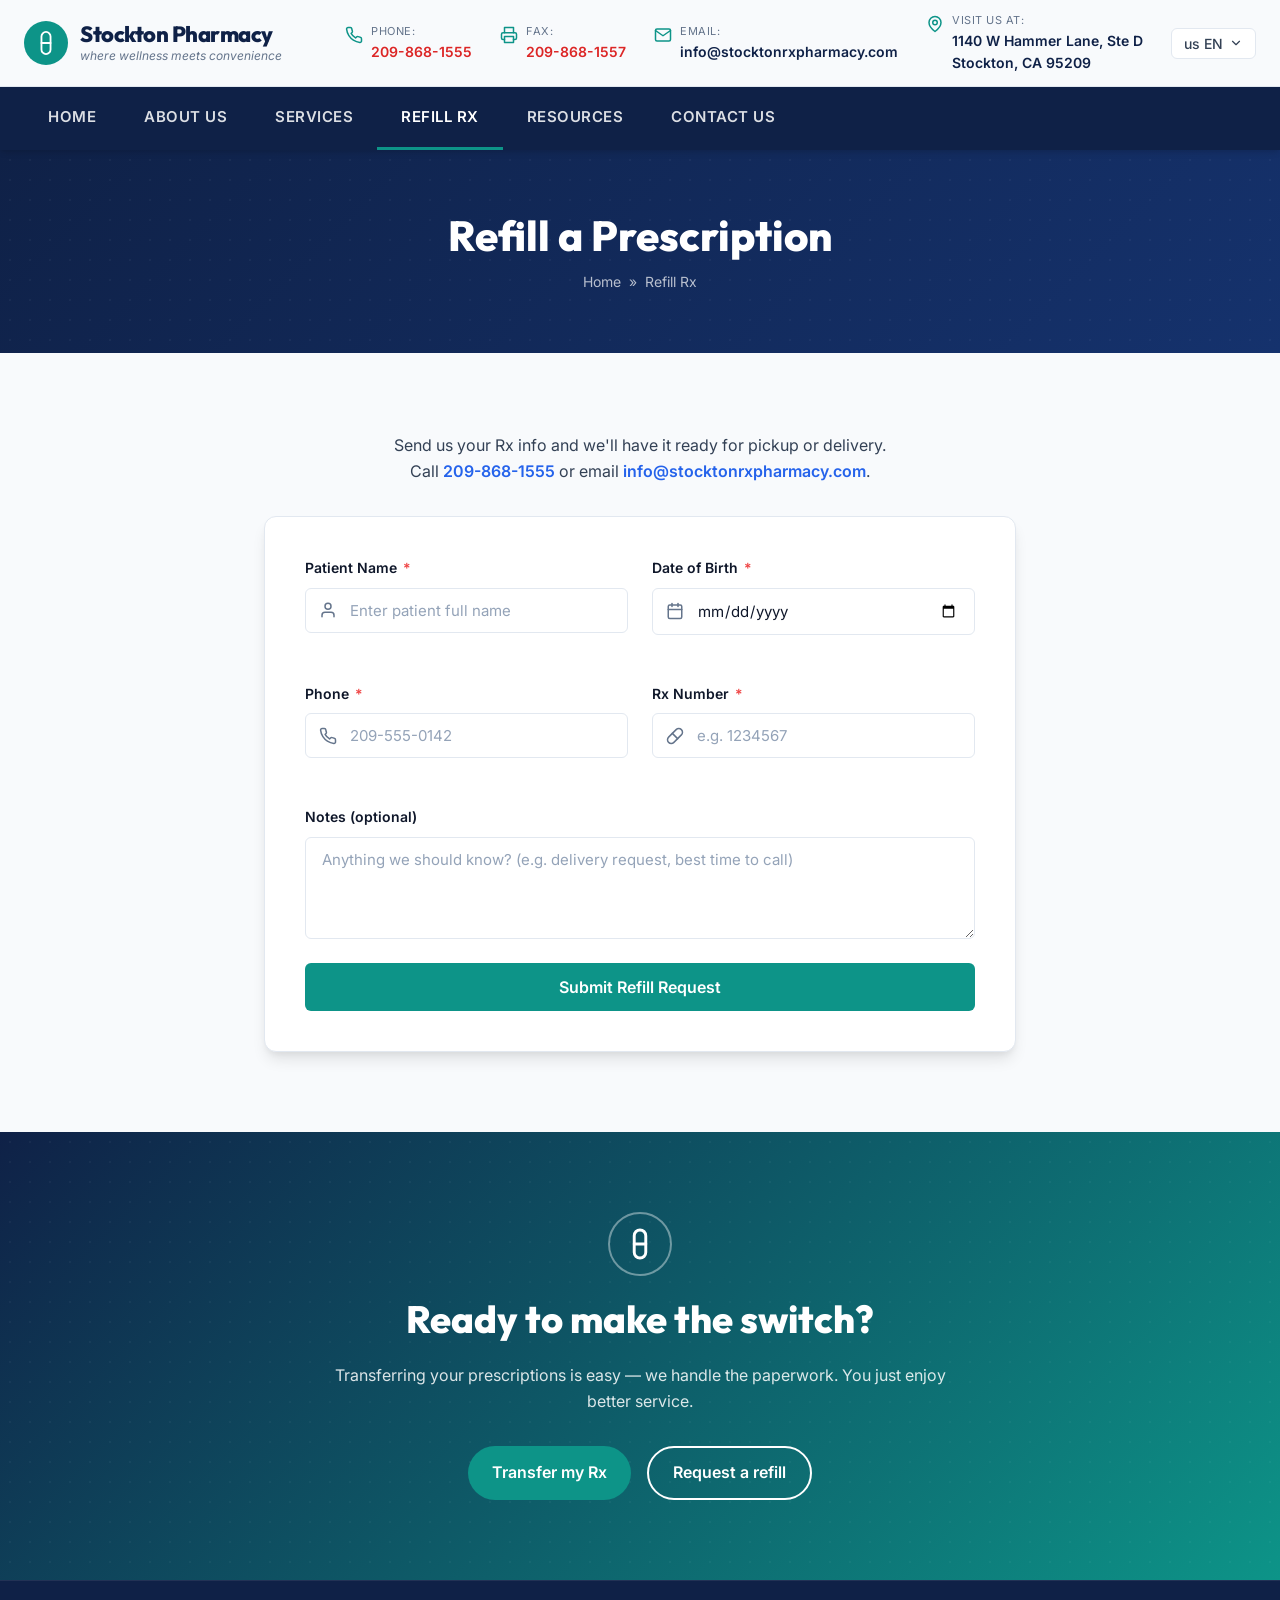
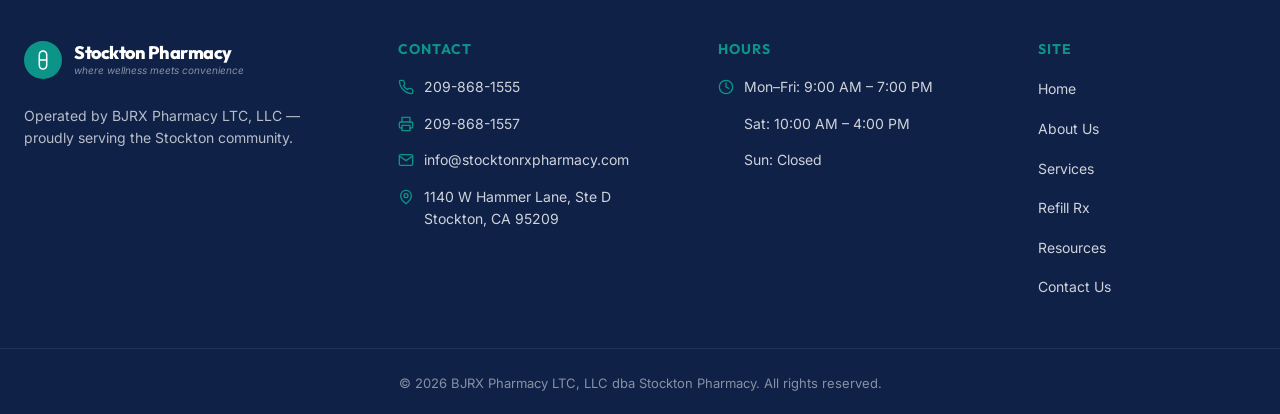
==== refill.html @ 6462a700 "Initial commit: Stockton Care Connect website - Full multi-page site: Home, About, Services, Refill " ====
<!DOCTYPE html>
<html lang="en">
<head>
  <meta charset="UTF-8">
  <meta name="viewport" content="width=device-width, initial-scale=1.0">
  <title>Refill Rx - Stockton Pharmacy</title>
  <meta name="description" content="Submit a prescription refill request online. Provide your patient information and prescription numbers for quick processing and delivery.">
  <link rel="stylesheet" href="css/style.css">
  <script src="js/header.js" defer></script>
  <script src="js/footer.js" defer></script>
</head>
<body>

  <!-- Custom Header -->
  <custom-header active="refill"></custom-header>

  <!-- Page Header -->
  <section class="page-header">
    <div class="container">
      <h1>Refill a Prescription</h1>
      <div class="breadcrumbs">
        <a href="index.html">Home</a>
        <span>»</span>
        <span>Refill Rx</span>
      </div>
    </div>
  </section>

  <!-- Form Section -->
  <section class="section-padding">
    <div class="container form-container-box">
      <p class="form-intro-text">
        Send us your Rx info and we'll have it ready for pickup or delivery.<br>
        Call <a href="tel:209-868-1555">209-868-1555</a> or email <a href="mailto:info@stocktonrxpharmacy.com">info@stocktonrxpharmacy.com</a>.
      </p>
      
      <div class="form-card">
        <form id="refillForm" novalidate>
          <!-- Formspree hidden fields -->
          <input type="hidden" name="_subject" value="New Refill Request - Stockton Pharmacy">
          <input type="hidden" name="_replyto" id="_replyto" value="">
          <div class="form-grid-2">
            <!-- Patient Name -->
            <div class="form-group">
              <label class="form-label" for="patientName">Patient Name <span class="required">*</span></label>
              <div class="input-wrapper">
                <svg viewBox="0 0 24 24" fill="none" stroke="currentColor" stroke-width="2" stroke-linecap="round" stroke-linejoin="round">
                  <path d="M20 21v-2a4 4 0 0 0-4-4H8a4 4 0 0 0-4 4v2"/>
                  <circle cx="12" cy="7" r="4"/>
                </svg>
                <input class="form-input" type="text" id="patientName" name="patient_name" placeholder="Enter patient full name">
              </div>
              <div class="error-message" id="patientNameError" style="display: none;">Patient name is required.</div>
            </div>

            <!-- Date of Birth -->
            <div class="form-group">
              <label class="form-label" for="dob">Date of Birth <span class="required">*</span></label>
              <div class="input-wrapper">
                <svg viewBox="0 0 24 24" fill="none" stroke="currentColor" stroke-width="2" stroke-linecap="round" stroke-linejoin="round">
                  <rect x="3" y="4" width="18" height="18" rx="2" ry="2"/>
                  <line x1="16" y1="2" x2="16" y2="6"/>
                  <line x1="8" y1="2" x2="8" y2="6"/>
                  <line x1="3" y1="10" x2="21" y2="10"/>
                </svg>
                <input class="form-input" type="date" id="dob" name="date_of_birth">
              </div>
              <div class="error-message" id="dobError" style="display: none;">Date of birth is required.</div>
            </div>

            <!-- Phone Number -->
            <div class="form-group">
              <label class="form-label" for="phone">Phone <span class="required">*</span></label>
              <div class="input-wrapper">
                <svg viewBox="0 0 24 24" fill="none" stroke="currentColor" stroke-width="2" stroke-linecap="round" stroke-linejoin="round">
                  <path d="M22 16.92v3a2 2 0 0 1-2.18 2 19.79 19.79 0 0 1-8.63-3.07 19.5 19.5 0 0 1-6-6 19.79 19.79 0 0 1-3.07-8.67A2 2 0 0 1 4.11 2h3a2 2 0 0 1 2 1.72 12.84 12.84 0 0 0 .7 2.81 2 2 0 0 1-.45 2.11L8.09 9.91a16 16 0 0 0 6 6l1.27-1.27a2 2 0 0 1 2.11-.45 12.84 12.84 0 0 0 2.81.7A2 2 0 0 1 22 16.92z"/>
                </svg>
                <input class="form-input" type="tel" id="phone" name="phone" placeholder="209-555-0142">
              </div>
              <div class="error-message" id="phoneError" style="display: none;">Phone number is required.</div>
            </div>

            <!-- Rx Number -->
            <div class="form-group">
              <label class="form-label" for="rxNumber">Rx Number <span class="required">*</span></label>
              <div class="input-wrapper">
                <svg viewBox="0 0 24 24" fill="none" stroke="currentColor" stroke-width="2" stroke-linecap="round" stroke-linejoin="round">
                  <path d="m10.5 20.5 10-10a4.95 4.95 0 1 0-7-7l-10 10a4.95 4.95 0 1 0 7 7Z"/>
                  <path d="m8.5 8.5 7 7"/>
                </svg>
                <input class="form-input" type="text" id="rxNumber" name="rx_number" placeholder="e.g. 1234567">
              </div>
              <div class="error-message" id="rxNumberError" style="display: none;">Rx number is required.</div>
            </div>
          </div>

          <!-- Notes -->
          <div class="form-group">
            <label class="form-label" for="notes">Notes (optional)</label>
            <textarea class="form-input" id="notes" name="notes" rows="4" placeholder="Anything we should know? (e.g. delivery request, best time to call)"></textarea>
          </div>

          <!-- Submit Button -->
          <button class="btn btn-primary form-submit-btn" type="submit" id="refillSubmitBtn">Submit Refill Request</button>
        </form>
      </div>
    </div>
  </section>

  <!-- Success Modal Overlay -->
  <div class="modal-overlay" id="successModal">
    <div class="success-modal">
      <div class="success-icon-box">
        <svg viewBox="0 0 24 24" fill="none" stroke="currentColor" stroke-width="3" stroke-linecap="round" stroke-linejoin="round">
          <polyline points="20 6 9 17 4 12"/>
        </svg>
      </div>
      <h3>Refill Request Submitted</h3>
      <p>Thank you! Your prescription refill request has been successfully submitted. We will process it shortly. If we have any questions, we will reach out using the contact details provided.</p>
      <button class="btn btn-primary" id="closeModalBtn">Done</button>
    </div>
  </div>

  <!-- Custom Footer -->
  <custom-footer></custom-footer>

  <!-- Form Validation + Formspree Email Submission Script -->
  <script>
    document.addEventListener('DOMContentLoaded', () => {
      const form = document.getElementById('refillForm');
      const successModal = document.getElementById('successModal');
      const closeModalBtn = document.getElementById('closeModalBtn');
      const submitBtn = document.getElementById('refillSubmitBtn');

      // Formspree endpoint — forwards to info@stocktonrxpharmacy.com
      // Sign up at formspree.io, create a form for this email, and replace the ID below.
      const FORMSPREE_ENDPOINT = 'https://formspree.io/f/xpwzgday';

      const fields = [
        { id: 'patientName', errorId: 'patientNameError' },
        { id: 'dob',         errorId: 'dobError' },
        { id: 'phone',       errorId: 'phoneError' },
        { id: 'rxNumber',    errorId: 'rxNumberError' }
      ];

      function validate() {
        let isValid = true;
        fields.forEach(field => {
          const input = document.getElementById(field.id);
          const errorMsg = document.getElementById(field.errorId);
          if (!input.value.trim()) {
            input.classList.add('error-border');
            errorMsg.style.display = 'block';
            isValid = false;
          } else {
            input.classList.remove('error-border');
            errorMsg.style.display = 'none';
          }
        });
        return isValid;
      }

      form.addEventListener('submit', async (e) => {
        e.preventDefault();
        if (!validate()) return;

        // Loading state
        submitBtn.disabled = true;
        submitBtn.textContent = 'Sending...';

        const data = new FormData(form);

        try {
          const response = await fetch(FORMSPREE_ENDPOINT, {
            method: 'POST',
            body: data,
            headers: { 'Accept': 'application/json' }
          });

          if (response.ok) {
            // Success — show modal
            successModal.classList.add('active');
            form.reset();
            fields.forEach(f => document.getElementById(f.id).classList.remove('error-border'));
          } else {
            // Formspree returned an error — fallback to mailto
            sendMailtoFallback();
          }
        } catch (err) {
          // Network error — fallback to mailto
          sendMailtoFallback();
        } finally {
          submitBtn.disabled = false;
          submitBtn.textContent = 'Submit Refill Request';
        }
      });

      function sendMailtoFallback() {
        const name   = document.getElementById('patientName').value;
        const dob    = document.getElementById('dob').value;
        const phone  = document.getElementById('phone').value;
        const rx     = document.getElementById('rxNumber').value;
        const notes  = document.getElementById('notes').value;
        const body   = `Patient Name: ${name}%0ADate of Birth: ${dob}%0APhone: ${phone}%0ARx Number: ${rx}%0ANotes: ${notes}`;
        window.location.href = `mailto:info@stocktonrxpharmacy.com?subject=Refill Request - ${name}&body=${body}`;
      }

      closeModalBtn.addEventListener('click', () => {
        successModal.classList.remove('active');
      });

      // Clear validation on typing
      fields.forEach(field => {
        const input = document.getElementById(field.id);
        const errorMsg = document.getElementById(field.errorId);
        input.addEventListener('input', () => {
          if (input.value.trim()) {
            input.classList.remove('error-border');
            errorMsg.style.display = 'none';
          }
        });
      });
    });
  </script>
</body>
</html>
---- css/style.css ----
@import url('https://fonts.googleapis.com/css2?family=Inter:wght@300;400;500;600;700&family=Outfit:wght@400;500;600;700;800&display=swap');

:root {
  /* Color Palette */
  --brand-green: #0D9488;
  --brand-green-hover: #0F766E;
  --brand-green-light: #CCFBF1;
  --brand-blue-dark: #0F2147;
  --brand-blue-light: #EFF6FF;
  --brand-blue-accent: #2563EB;
  --text-dark: #0F172A;
  --text-medium: #334155;
  --text-light: #64748B;
  --bg-light: #F8FAFC;
  --border-color: #E2E8F0;
  --danger: #EF4444;
  --danger-bg: #FEF2F2;
  --success: #10B981;
  
  /* Fonts */
  --font-heading: 'Outfit', sans-serif;
  --font-body: 'Inter', sans-serif;
  
  /* Transitions */
  --transition-fast: 0.2s ease;
  --transition-normal: 0.3s cubic-bezier(0.4, 0, 0.2, 1);
  
  /* Border Radius */
  --radius-sm: 6px;
  --radius-md: 12px;
  --radius-lg: 20px;
  --radius-full: 9999px;
  
  /* Shadows */
  --shadow-sm: 0 1px 2px 0 rgba(0, 0, 0, 0.05);
  --shadow-md: 0 4px 6px -1px rgba(0, 0, 0, 0.1), 0 2px 4px -1px rgba(0, 0, 0, 0.06);
  --shadow-lg: 0 10px 15px -3px rgba(0, 0, 0, 0.1), 0 4px 6px -2px rgba(0, 0, 0, 0.05);
  --shadow-xl: 0 20px 25px -5px rgba(0, 0, 0, 0.1), 0 10px 10px -5px rgba(0, 0, 0, 0.04);
}

/* Global Resets */
* {
  box-sizing: border-box;
  margin: 0;
  padding: 0;
}

body {
  font-family: var(--font-body);
  color: var(--text-medium);
  background-color: var(--bg-light);
  line-height: 1.6;
  -webkit-font-smoothing: antialiased;
  overflow-x: hidden;
}

h1, h2, h3, h4, h5, h6 {
  font-family: var(--font-heading);
  color: var(--brand-blue-dark);
  font-weight: 700;
  line-height: 1.25;
}

a {
  color: inherit;
  text-decoration: none;
  transition: var(--transition-fast);
}

button, input, textarea, select {
  font-family: inherit;
  font-size: inherit;
}

/* Main Container */
.container {
  max-width: 1280px;
  margin: 0 auto;
  padding: 0 24px;
  width: 100%;
}

/* Header Component */
.header-info-bar {
  background-color: var(--bg-light);
  border-bottom: 1px solid var(--border-color);
  padding: 12px 0;
  font-size: 14px;
}

.header-info-container {
  display: flex;
  justify-content: space-between;
  align-items: center;
  flex-wrap: wrap;
  gap: 16px;
}

.logo-section {
  display: flex;
  align-items: center;
  gap: 12px;
}

.logo-icon {
  background-color: var(--brand-green);
  width: 44px;
  height: 44px;
  border-radius: 50%;
  display: flex;
  align-items: center;
  justify-content: center;
  color: white;
}

.logo-icon svg {
  transform: rotate(-45deg);
  width: 22px;
  height: 22px;
}

.logo-text h1 {
  font-size: 22px;
  font-weight: 800;
  letter-spacing: -0.5px;
}

.logo-text p {
  font-size: 12px;
  color: var(--text-light);
  font-style: italic;
  margin-top: -2px;
}

.contact-details-bar {
  display: flex;
  align-items: center;
  gap: 28px;
  flex-wrap: wrap;
}

.contact-item {
  display: flex;
  align-items: flex-start;
  gap: 8px;
}

.contact-item svg {
  color: var(--brand-green);
  margin-top: 3px;
  flex-shrink: 0;
}

.contact-item-text {
  display: flex;
  flex-direction: column;
}

.contact-item-label {
  font-size: 11px;
  color: var(--text-light);
  text-transform: uppercase;
  letter-spacing: 0.5px;
}

.contact-item-value {
  font-weight: 600;
  color: var(--brand-blue-dark);
}

.contact-item-value.red-text {
  color: #DC2626;
}

.lang-selector {
  border: 1px solid var(--border-color);
  border-radius: var(--radius-sm);
  padding: 6px 12px;
  background: white;
  font-weight: 500;
  cursor: pointer;
  display: flex;
  align-items: center;
  gap: 6px;
  color: var(--text-medium);
}

/* Navigation Component */
.nav-bar {
  background-color: var(--brand-blue-dark);
  color: white;
  position: sticky;
  top: 0;
  z-index: 100;
  box-shadow: var(--shadow-md);
}

.nav-container {
  display: flex;
  justify-content: flex-start;
  align-items: center;
}

.nav-links {
  display: flex;
  list-style: none;
}

.nav-links li a {
  display: block;
  padding: 18px 24px;
  font-weight: 600;
  font-size: 15px;
  letter-spacing: 0.5px;
  text-transform: uppercase;
  color: rgba(255, 255, 255, 0.85);
  border-bottom: 3px solid transparent;
}

.nav-links li a:hover {
  color: white;
  background-color: rgba(255, 255, 255, 0.05);
}

.nav-links li a.active {
  color: white;
  border-bottom-color: var(--brand-green);
}

.mobile-menu-btn {
  display: none;
  background: none;
  border: none;
  color: white;
  cursor: pointer;
  padding: 12px;
  margin-left: auto;
}

/* Buttons */
.btn {
  display: inline-flex;
  align-items: center;
  justify-content: center;
  gap: 8px;
  font-weight: 600;
  padding: 12px 24px;
  border-radius: var(--radius-full);
  cursor: pointer;
  transition: var(--transition-normal);
  font-family: var(--font-body);
  border: none;
}

.btn-primary {
  background-color: var(--brand-green);
  color: white;
}

.btn-primary:hover {
  background-color: var(--brand-green-hover);
  transform: translateY(-2px);
  box-shadow: 0 4px 12px rgba(13, 148, 136, 0.3);
}

.btn-outline {
  background-color: transparent;
  border: 2px solid white;
  color: white;
}

.btn-outline:hover {
  background-color: rgba(255, 255, 255, 0.1);
  transform: translateY(-2px);
}

.btn-dark-outline {
  background-color: rgba(15, 33, 71, 0.1);
  border: 2px solid var(--brand-blue-dark);
  color: var(--brand-blue-dark);
}

.btn-dark-outline:hover {
  background-color: var(--brand-blue-dark);
  color: white;
  transform: translateY(-2px);
}

.btn-blue {
  background-color: var(--brand-blue-dark);
  color: white;
}

.btn-blue:hover {
  background-color: #0b1a38;
  transform: translateY(-2px);
  box-shadow: 0 4px 12px rgba(15, 33, 71, 0.3);
}

/* Badge styling */
.badge {
  display: inline-flex;
  align-items: center;
  gap: 8px;
  background-color: rgba(255, 255, 255, 0.12);
  color: white;
  padding: 8px 18px;
  border-radius: var(--radius-full);
  font-size: 13px;
  font-weight: 600;
  letter-spacing: 0.5px;
  border: 1px solid rgba(255, 255, 255, 0.2);
}

.badge-dot {
  width: 8px;
  height: 8px;
  background-color: var(--success);
  border-radius: 50%;
  animation: pulse 2s infinite;
}

@keyframes pulse {
  0% { transform: scale(0.95); box-shadow: 0 0 0 0 rgba(16, 185, 129, 0.7); }
  70% { transform: scale(1); box-shadow: 0 0 0 6px rgba(16, 185, 129, 0); }
  100% { transform: scale(0.95); box-shadow: 0 0 0 0 rgba(16, 185, 129, 0); }
}

/* Hero Section */
.hero-section {
  background: linear-gradient(135deg, var(--brand-blue-dark) 0%, #15326D 50%, #1D418A 100%);
  color: white;
  padding: 80px 0 100px 0;
  position: relative;
  overflow: hidden;
}

.hero-section::before {
  content: '';
  position: absolute;
  inset: 0;
  background-image: radial-gradient(rgba(255, 255, 255, 0.1) 1px, transparent 1px);
  background-size: 24px 24px;
  opacity: 0.5;
  pointer-events: none;
}

.hero-grid {
  display: grid;
  grid-template-columns: 1.1fr 0.9fr;
  align-items: center;
  gap: 60px;
}

.hero-content {
  display: flex;
  flex-direction: column;
  align-items: flex-start;
  gap: 24px;
}

.hero-title {
  font-size: 54px;
  color: white;
  line-height: 1.1;
  font-weight: 800;
}

.hero-title span.green-accent {
  color: var(--brand-green);
  position: relative;
  display: inline-block;
}

.hero-description {
  font-size: 18px;
  color: rgba(255, 255, 255, 0.85);
  max-width: 580px;
}

.hero-ctas {
  display: flex;
  gap: 16px;
  flex-wrap: wrap;
}

.hero-meta {
  display: flex;
  align-items: center;
  gap: 24px;
  margin-top: 16px;
  flex-wrap: wrap;
}

.stars-container {
  display: flex;
  align-items: center;
  gap: 4px;
}

.star-icon {
  color: #FBBF24;
  fill: #FBBF24;
  width: 18px;
  height: 18px;
}

.meta-item {
  display: flex;
  align-items: center;
  gap: 8px;
  font-weight: 500;
}

.meta-item svg {
  color: var(--brand-green);
  width: 18px;
  height: 18px;
}

/* Hero Image & Overlays */
.hero-image-wrapper {
  position: relative;
  justify-self: center;
}

.main-hero-img {
  width: 100%;
  max-width: 440px;
  height: auto;
  border-radius: var(--radius-lg);
  box-shadow: var(--shadow-xl);
  display: block;
}

.floating-card {
  position: absolute;
  background: white;
  color: var(--text-dark);
  padding: 14px 20px;
  border-radius: var(--radius-md);
  box-shadow: var(--shadow-lg);
  display: flex;
  align-items: center;
  gap: 12px;
  width: max-content;
}

.floating-card-1 {
  top: 10%;
  left: -40px;
}

.floating-card-2 {
  bottom: 10%;
  right: -30px;
}

.floating-icon-wrapper {
  background-color: var(--brand-blue-light);
  width: 42px;
  height: 42px;
  border-radius: var(--radius-sm);
  display: flex;
  align-items: center;
  justify-content: center;
  color: var(--brand-blue-accent);
}

.floating-icon-wrapper.green-bg {
  background-color: var(--brand-green-light);
  color: var(--brand-green);
}

.floating-card-text {
  display: flex;
  flex-direction: column;
}

.floating-card-label {
  font-size: 11px;
  color: var(--text-light);
}

.floating-card-value {
  font-weight: 700;
  font-size: 14px;
}

/* Page Headers (Sub-pages) */
.page-header {
  background: linear-gradient(135deg, var(--brand-blue-dark) 0%, #15326D 100%);
  color: white;
  padding: 60px 0;
  position: relative;
  text-align: center;
}

.page-header::before {
  content: '';
  position: absolute;
  inset: 0;
  background-image: radial-gradient(rgba(255, 255, 255, 0.08) 1px, transparent 1px);
  background-size: 20px 20px;
  opacity: 0.5;
  pointer-events: none;
}

.page-header h1 {
  color: white;
  font-size: 42px;
  font-weight: 800;
  margin-bottom: 8px;
}

.breadcrumbs {
  font-size: 14px;
  color: rgba(255, 255, 255, 0.7);
  display: flex;
  justify-content: center;
  gap: 8px;
}

.breadcrumbs a:hover {
  color: white;
}

/* Highlights Grid */
.highlights-section {
  margin-top: -40px;
  position: relative;
  z-index: 10;
  padding-bottom: 60px;
}

.highlights-grid {
  display: grid;
  grid-template-columns: repeat(3, 1fr);
  gap: 24px;
}

.highlight-card {
  background: white;
  border-radius: var(--radius-md);
  padding: 30px;
  box-shadow: var(--shadow-lg);
  display: flex;
  flex-direction: column;
  align-items: flex-start;
  gap: 16px;
  transition: var(--transition-normal);
}

.highlight-card:hover {
  transform: translateY(-6px);
  box-shadow: var(--shadow-xl);
}

.highlight-icon {
  background-color: var(--brand-blue-light);
  width: 52px;
  height: 52px;
  border-radius: var(--radius-md);
  display: flex;
  align-items: center;
  justify-content: center;
  color: var(--brand-blue-accent);
}

.highlight-card.green-theme .highlight-icon {
  background-color: var(--brand-green-light);
  color: var(--brand-green);
}

.highlight-card h3 {
  font-size: 20px;
  font-weight: 700;
}

.highlight-card p {
  color: var(--text-light);
  font-size: 14px;
}

/* Intro Section */
.section-padding {
  padding: 80px 0;
}

.intro-grid {
  display: grid;
  grid-template-columns: 1fr 1fr;
  align-items: center;
  gap: 60px;
}

.intro-content {
  display: flex;
  flex-direction: column;
  align-items: flex-start;
  gap: 20px;
}

.section-tag {
  color: var(--brand-green);
  text-transform: uppercase;
  font-weight: 700;
  font-size: 13px;
  letter-spacing: 1.5px;
}

.section-title {
  font-size: 36px;
  font-weight: 800;
}

.intro-image {
  background: white;
  border-radius: var(--radius-lg);
  padding: 12px;
  box-shadow: var(--shadow-lg);
}

.intro-image img {
  width: 100%;
  border-radius: var(--radius-md);
  display: block;
}

/* Grid layout for services, values, resources */
.grid-3-col {
  display: grid;
  grid-template-columns: repeat(3, 1fr);
  gap: 28px;
}

.card-item {
  background: white;
  border-radius: var(--radius-md);
  padding: 32px;
  box-shadow: var(--shadow-md);
  transition: var(--transition-normal);
  border: 1px solid var(--border-color);
  display: flex;
  flex-direction: column;
  gap: 16px;
}

.card-item:hover {
  transform: translateY(-4px);
  box-shadow: var(--shadow-lg);
  border-color: rgba(13, 148, 136, 0.2);
}

.card-icon-box {
  width: 48px;
  height: 48px;
  background-color: var(--brand-blue-light);
  border-radius: var(--radius-sm);
  color: var(--brand-blue-accent);
  display: flex;
  align-items: center;
  justify-content: center;
}

.card-icon-box.green-accent {
  background-color: var(--brand-green-light);
  color: var(--brand-green);
}

.card-item h3 {
  font-size: 20px;
}

.card-item p {
  color: var(--text-light);
  font-size: 14px;
}

/* Ready to Switch Banner */
.switch-banner {
  background: linear-gradient(135deg, var(--brand-blue-dark) 0%, var(--brand-green) 100%);
  color: white;
  padding: 80px 0;
  text-align: center;
  position: relative;
  overflow: hidden;
}

.switch-banner::before {
  content: '';
  position: absolute;
  inset: 0;
  background-image: radial-gradient(rgba(255, 255, 255, 0.08) 1px, transparent 1px);
  background-size: 20px 20px;
  opacity: 0.5;
  pointer-events: none;
}

.switch-content {
  max-width: 700px;
  margin: 0 auto;
  display: flex;
  flex-direction: column;
  align-items: center;
  gap: 20px;
  position: relative;
  z-index: 10;
}

.switch-icon {
  font-size: 32px;
  width: 64px;
  height: 64px;
  border-radius: 50%;
  border: 2px solid rgba(255, 255, 255, 0.4);
  display: flex;
  align-items: center;
  justify-content: center;
  color: white;
  transform: rotate(-45deg);
}

.switch-title {
  color: white;
  font-size: 38px;
  font-weight: 800;
}

.switch-description {
  font-size: 16px;
  color: rgba(255, 255, 255, 0.85);
}

.switch-ctas {
  display: flex;
  gap: 16px;
  margin-top: 12px;
}

/* Footer Component */
.main-footer {
  background-color: var(--brand-blue-dark);
  color: white;
  padding: 60px 0 20px 0;
  border-top: 1px solid rgba(255, 255, 255, 0.08);
}

.footer-grid {
  display: grid;
  grid-template-columns: 1.2fr 1fr 1fr 0.8fr;
  gap: 48px;
  margin-bottom: 48px;
}

.footer-col {
  display: flex;
  flex-direction: column;
  gap: 18px;
}

.footer-col p.footer-desc {
  color: rgba(255, 255, 255, 0.7);
  font-size: 14px;
  margin-top: 8px;
}

.footer-col h4 {
  color: var(--brand-green);
  font-size: 14px;
  text-transform: uppercase;
  letter-spacing: 1px;
}

.footer-contact-list, .footer-hours-list, .footer-site-list {
  display: flex;
  flex-direction: column;
  gap: 14px;
  list-style: none;
  padding: 0;
}

.footer-contact-item {
  display: flex;
  align-items: flex-start;
  gap: 10px;
  color: rgba(255, 255, 255, 0.8);
  font-size: 14px;
}

.footer-contact-item svg {
  color: var(--brand-green);
  margin-top: 3px;
  flex-shrink: 0;
  width: 16px;
  height: 16px;
}

.footer-hours-item {
  display: flex;
  align-items: flex-start;
  gap: 10px;
  color: rgba(255, 255, 255, 0.8);
  font-size: 14px;
}

.footer-hours-item svg {
  color: var(--brand-green);
  margin-top: 3px;
  flex-shrink: 0;
  width: 16px;
  height: 16px;
}

.footer-site-list a {
  color: rgba(255, 255, 255, 0.8);
  font-size: 14px;
}

.footer-site-list a:hover {
  color: white;
  padding-left: 4px;
}

.footer-bottom {
  border-top: 1px solid rgba(255, 255, 255, 0.08);
  padding-top: 24px;
  text-align: center;
  font-size: 13px;
  color: rgba(255, 255, 255, 0.5);
}

/* Forms (Refill & Contact) */
.form-container-box {
  max-width: 800px;
  margin: 0 auto;
}

.form-intro-text {
  text-align: center;
  font-size: 16px;
  margin-bottom: 32px;
  color: var(--text-medium);
}

.form-intro-text a {
  color: var(--brand-blue-accent);
  font-weight: 600;
}

.form-card {
  background: white;
  border-radius: var(--radius-md);
  padding: 40px;
  box-shadow: var(--shadow-lg);
  border: 1px solid var(--border-color);
}

.form-grid-2 {
  display: grid;
  grid-template-columns: 1fr 1fr;
  gap: 24px;
  margin-bottom: 24px;
}

.form-group {
  display: flex;
  flex-direction: column;
  gap: 8px;
  margin-bottom: 24px;
}

.form-group.full-width {
  grid-column: span 2;
}

.form-label {
  font-size: 14px;
  font-weight: 600;
  color: var(--text-dark);
}

.form-label span.required {
  color: var(--danger);
  margin-left: 2px;
}

.input-wrapper {
  position: relative;
}

.input-wrapper svg {
  position: absolute;
  left: 14px;
  top: 50%;
  transform: translateY(-50%);
  color: var(--text-light);
  pointer-events: none;
  width: 18px;
  height: 18px;
}

.form-input {
  width: 100%;
  border: 1px solid var(--border-color);
  border-radius: var(--radius-sm);
  padding: 12px 16px;
  font-size: 15px;
  color: var(--text-dark);
  background: white;
  transition: var(--transition-fast);
}

.input-wrapper .form-input {
  padding-left: 44px;
}

.form-input::placeholder {
  color: #94A3B8;
}

.form-input:focus {
  outline: none;
  border-color: var(--brand-green);
  box-shadow: 0 0 0 3px rgba(13, 148, 136, 0.15);
}

.form-input.error-border {
  border-color: var(--danger);
  background-color: #FFFDFD;
}

.form-input.error-border:focus {
  box-shadow: 0 0 0 3px rgba(239, 68, 68, 0.15);
}

.error-message {
  color: var(--danger);
  font-size: 12px;
  font-weight: 500;
  margin-top: 4px;
}

.form-submit-btn {
  width: 100%;
  border-radius: var(--radius-sm);
  padding: 14px;
  font-size: 16px;
}

/* Success Modal Overlay */
.modal-overlay {
  position: fixed;
  inset: 0;
  background-color: rgba(15, 23, 42, 0.6);
  backdrop-filter: blur(4px);
  display: flex;
  align-items: center;
  justify-content: center;
  z-index: 1000;
  opacity: 0;
  pointer-events: none;
  transition: opacity 0.3s ease;
}

.modal-overlay.active {
  opacity: 1;
  pointer-events: auto;
}

.success-modal {
  background: white;
  border-radius: var(--radius-md);
  padding: 40px 32px;
  max-width: 480px;
  width: 90%;
  text-align: center;
  box-shadow: var(--shadow-xl);
  transform: scale(0.9);
  transition: transform 0.3s ease;
}

.modal-overlay.active .success-modal {
  transform: scale(1);
}

.success-icon-box {
  width: 72px;
  height: 72px;
  background-color: var(--brand-green-light);
  color: var(--brand-green);
  border-radius: 50%;
  display: flex;
  align-items: center;
  justify-content: center;
  margin: 0 auto 20px auto;
}

.success-icon-box svg {
  width: 36px;
  height: 36px;
}

.success-modal h3 {
  font-size: 24px;
  margin-bottom: 12px;
}

.success-modal p {
  color: var(--text-light);
  font-size: 15px;
  margin-bottom: 24px;
}

.success-modal .btn {
  width: 100%;
  border-radius: var(--radius-sm);
}

/* Resources Links List */
.resources-list-container {
  display: grid;
  grid-template-columns: repeat(2, 1fr);
  gap: 24px;
}

.resource-card {
  background: white;
  border-radius: var(--radius-md);
  padding: 24px;
  border: 1px solid var(--border-color);
  box-shadow: var(--shadow-sm);
  display: flex;
  align-items: center;
  justify-content: space-between;
  transition: var(--transition-normal);
}

.resource-card:hover {
  transform: translateY(-2px);
  box-shadow: var(--shadow-md);
  border-color: var(--brand-green);
}

.resource-info {
  display: flex;
  align-items: center;
  gap: 16px;
}

.resource-logo {
  background-color: var(--brand-blue-light);
  width: 48px;
  height: 48px;
  border-radius: var(--radius-sm);
  display: flex;
  align-items: center;
  justify-content: center;
  font-family: var(--font-heading);
  font-weight: 800;
  color: var(--brand-blue-accent);
  font-size: 18px;
}

.resource-title {
  font-weight: 700;
  font-size: 16px;
  color: var(--brand-blue-dark);
}

.resource-url {
  font-size: 12px;
  color: var(--text-light);
  margin-top: 2px;
}

.resource-arrow {
  color: var(--text-light);
  transition: var(--transition-fast);
}

.resource-card:hover .resource-arrow {
  color: var(--brand-green);
  transform: translateX(4px);
}

/* Values Grid layout */
.values-grid {
  display: grid;
  grid-template-columns: repeat(3, 1fr);
  gap: 24px;
}

.value-card {
  background: white;
  border-radius: var(--radius-md);
  padding: 32px;
  box-shadow: var(--shadow-sm);
  border: 1px solid var(--border-color);
  display: flex;
  flex-direction: column;
  gap: 14px;
}

.value-number {
  font-family: var(--font-heading);
  font-size: 36px;
  font-weight: 800;
  color: rgba(13, 148, 136, 0.25);
  line-height: 1;
}

.value-card h3 {
  font-size: 20px;
}

.value-card p {
  color: var(--text-light);
  font-size: 14px;
}

/* Media Queries for Responsiveness */
@media (max-width: 1024px) {
  .hero-grid {
    grid-template-columns: 1fr;
    gap: 48px;
    text-align: center;
  }
  
  .hero-content {
    align-items: center;
  }
  
  .hero-description {
    margin: 0 auto;
  }
  
  .hero-ctas, .hero-meta {
    justify-content: center;
  }
  
  .highlights-grid {
    grid-template-columns: 1fr;
    max-width: 480px;
    margin: -40px auto 0 auto;
  }
  
  .intro-grid {
    grid-template-columns: 1fr;
    gap: 40px;
  }
  
  .grid-3-col, .values-grid {
    grid-template-columns: 1fr;
    max-width: 480px;
    margin: 0 auto;
  }
  
  .resources-list-container {
    grid-template-columns: 1fr;
  }
  
  .footer-grid {
    grid-template-columns: 1fr 1fr;
    gap: 32px;
  }
}

@media (max-width: 768px) {
  .header-info-container {
    flex-direction: column;
    align-items: flex-start;
  }
  
  .contact-details-bar {
    flex-direction: column;
    align-items: flex-start;
    gap: 12px;
    width: 100%;
  }
  
  .nav-container {
    justify-content: space-between;
    padding: 10px 0;
  }
  
  .nav-links {
    display: none;
    flex-direction: column;
    width: 100%;
    background-color: var(--brand-blue-dark);
    position: absolute;
    top: 100%;
    left: 0;
    box-shadow: var(--shadow-lg);
    border-top: 1px solid rgba(255, 255, 255, 0.08);
  }
  
  .nav-links.active {
    display: flex;
  }
  
  .nav-links li {
    width: 100%;
  }
  
  .nav-links li a {
    padding: 14px 24px;
    border-bottom: none;
    border-left: 4px solid transparent;
  }
  
  .nav-links li a.active {
    border-left-color: var(--brand-green);
    background-color: rgba(255, 255, 255, 0.05);
  }
  
  .mobile-menu-btn {
    display: block;
  }
  
  .hero-title {
    font-size: 38px;
  }
  
  .floating-card-1 {
    left: -10px;
  }
  
  .floating-card-2 {
    right: -10px;
  }
  
  .form-grid-2 {
    grid-template-columns: 1fr;
    gap: 0;
  }
  
  .form-group.full-width {
    grid-column: span 1;
  }
  
  .form-card {
    padding: 24px;
  }
  
  .footer-grid {
    grid-template-columns: 1fr;
  }
  
  .switch-title {
    font-size: 28px;
  }
  
  .switch-ctas {
    flex-direction: column;
    width: 100%;
    max-width: 320px;
  }
  
  .switch-ctas .btn {
    width: 100%;
  }
}
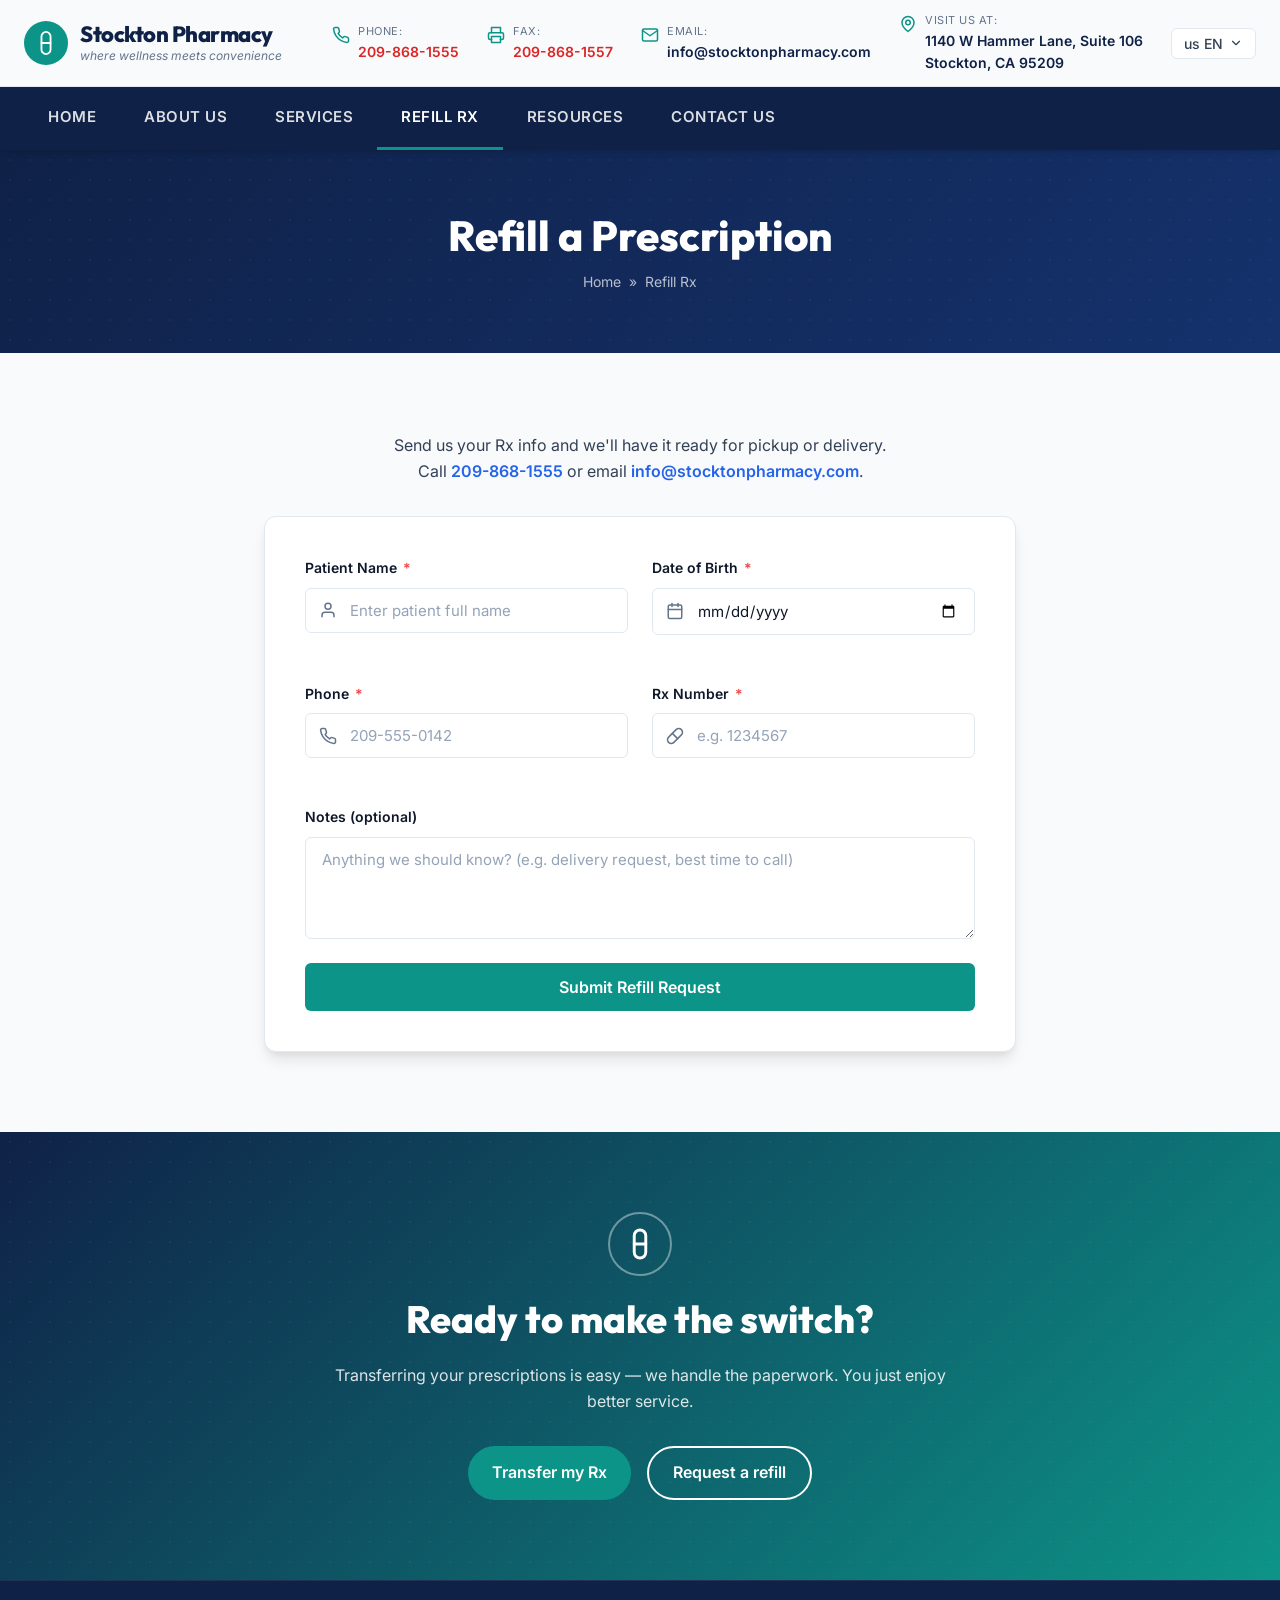
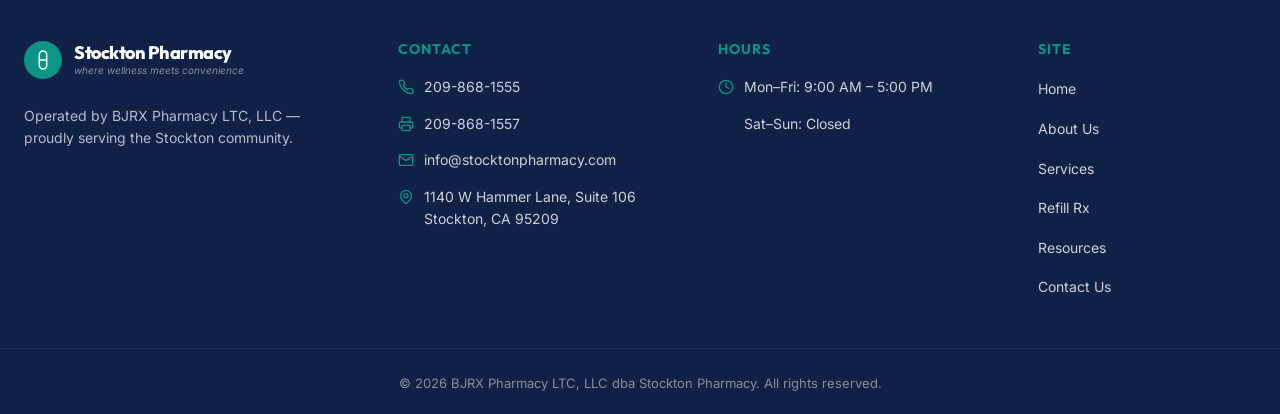
==== commit f0b8ec3b: "Update contact email to info@stocktonpharmacy.com Replace all references to the old info@stocktonrxp" ====
--- a/refill.html
+++ b/refill.html
@@ -31,7 +31,7 @@
     <div class="container form-container-box">
       <p class="form-intro-text">
         Send us your Rx info and we'll have it ready for pickup or delivery.<br>
-        Call <a href="tel:209-868-1555">209-868-1555</a> or email <a href="mailto:info@stocktonrxpharmacy.com">info@stocktonrxpharmacy.com</a>.
+        Call <a href="tel:209-868-1555">209-868-1555</a> or email <a href="mailto:info@stocktonpharmacy.com">info@stocktonpharmacy.com</a>.
       </p>
       
       <div class="form-card">
@@ -132,7 +132,7 @@
       const closeModalBtn = document.getElementById('closeModalBtn');
       const submitBtn = document.getElementById('refillSubmitBtn');
 
-      // Formspree endpoint — forwards to info@stocktonrxpharmacy.com
+      // Formspree endpoint — forwards to info@stocktonpharmacy.com
       // Sign up at formspree.io, create a form for this email, and replace the ID below.
       const FORMSPREE_ENDPOINT = 'https://formspree.io/f/xpwzgday';
 
@@ -202,7 +202,7 @@
         const rx     = document.getElementById('rxNumber').value;
         const notes  = document.getElementById('notes').value;
         const body   = `Patient Name: ${name}%0ADate of Birth: ${dob}%0APhone: ${phone}%0ARx Number: ${rx}%0ANotes: ${notes}`;
-        window.location.href = `mailto:info@stocktonrxpharmacy.com?subject=Refill Request - ${name}&body=${body}`;
+        window.location.href = `mailto:info@stocktonpharmacy.com?subject=Refill Request - ${name}&body=${body}`;
       }
 
       closeModalBtn.addEventListener('click', () => {
